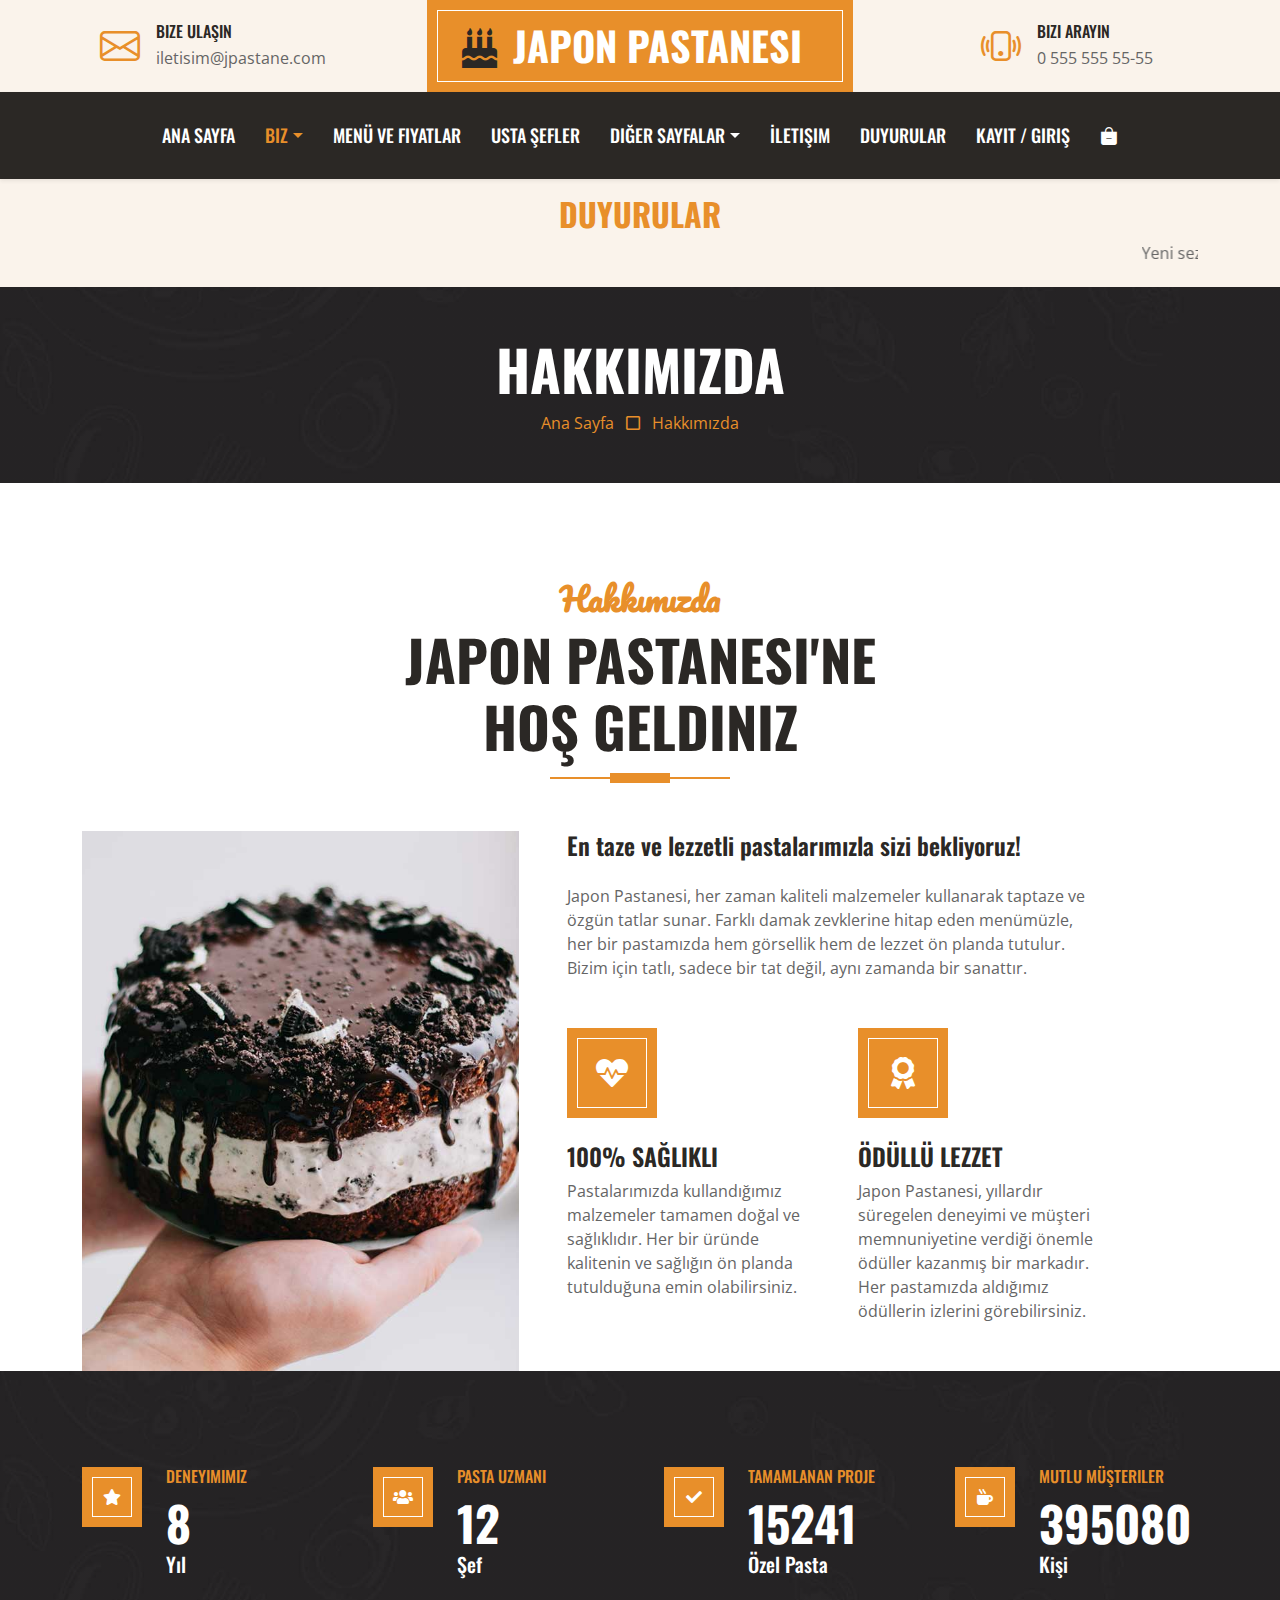
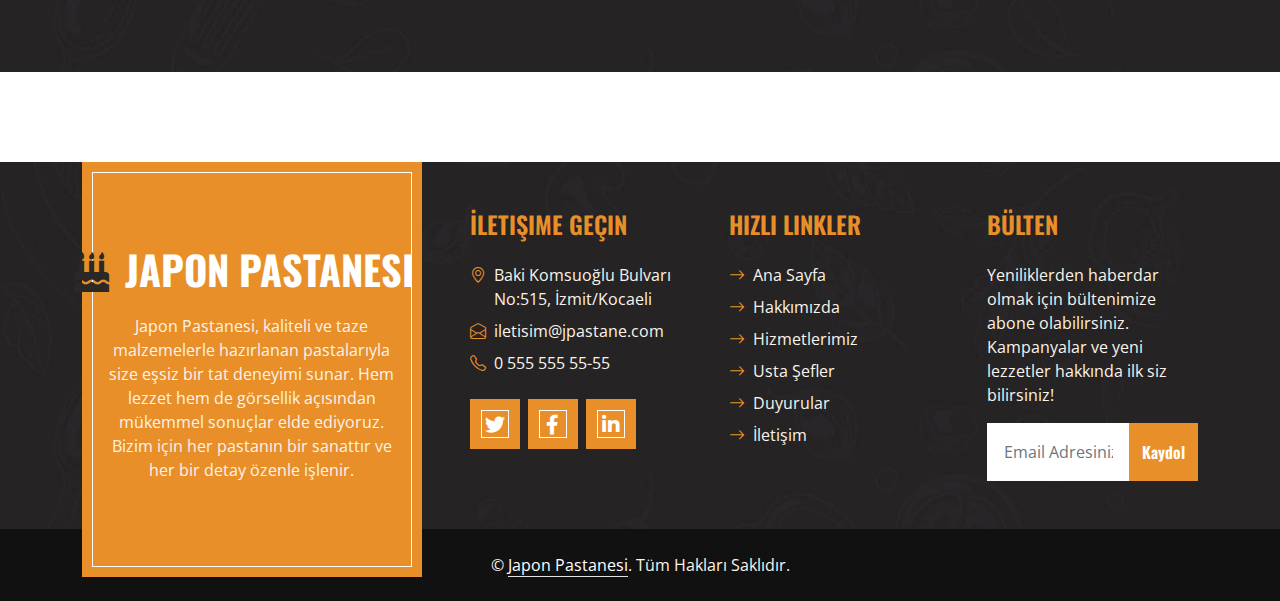
==== about.html @ 0a809662 "first commit" ====
<!DOCTYPE html>
<html lang="en">

<head>
    <meta charset="utf-8">
    <title>Japon Pastanesi | Hakkımızda</title>
    <meta content="width=device-width, initial-scale=1.0" name="viewport">
    <meta content="Free HTML Templates" name="keywords">
    <meta content="Free HTML Templates" name="description">

    <!-- Favicon -->
    <link href="img/favicon.ico" rel="icon">

    <!-- Google Web Fonts -->
    <link rel="preconnect" href="https://fonts.googleapis.com">
    <link rel="preconnect" href="https://fonts.gstatic.com" crossorigin>
    <link
        href="https://fonts.googleapis.com/css2?family=Open+Sans:wght@400;600&family=Oswald:wght@500;600;700&family=Pacifico&display=swap"
        rel="stylesheet">

    <!-- Icon Font Stylesheet -->
    <link href="https://cdnjs.cloudflare.com/ajax/libs/font-awesome/5.10.0/css/all.min.css" rel="stylesheet">
    <link href="https://cdn.jsdelivr.net/npm/bootstrap-icons@1.4.1/font/bootstrap-icons.css" rel="stylesheet">

    <!-- Libraries Stylesheet -->
    <link href="lib/owlcarousel/assets/owl.carousel.min.css" rel="stylesheet">

    <!-- Customized Bootstrap Stylesheet -->
    <link href="css/bootstrap.min.css" rel="stylesheet">

    <!-- Template Stylesheet -->
    <link href="css/style.css" rel="stylesheet">
</head>

<body>
    <!-- Topbar Start -->
    <div class="container-fluid px-0 d-none d-lg-block">
        <div class="row gx-0">
            <div class="col-lg-4 text-center bg-secondary py-3">
                <div class="d-inline-flex align-items-center justify-content-center">
                    <i class="bi bi-envelope fs-1 text-primary me-3"></i>
                    <div class="text-start">
                        <h6 class="text-uppercase mb-1">Bize Ulaşın</h6>
                        <span>iletisim@jpastane.com</span>
                    </div>
                </div>
            </div>
            <div class="col-lg-4 text-center bg-primary border-inner py-3">
                <div class="d-inline-flex align-items-center justify-content-center">
                    <a href="index.html" class="navbar-brand">
                        <h1 class="m-0 text-uppercase text-white"><i
                                class="fa fa-birthday-cake fs-1 text-dark me-3"></i>Japon Pastanesi</h1>
                    </a>
                </div>
            </div>
            <div class="col-lg-4 text-center bg-secondary py-3">
                <div class="d-inline-flex align-items-center justify-content-center">
                    <i class="bi bi-phone-vibrate fs-1 text-primary me-3"></i>
                    <div class="text-start">
                        <h6 class="text-uppercase mb-1">Bizi Arayın</h6>
                        <span>0 555 555 55-55</span>
                    </div>
                </div>
            </div>
        </div>
    </div>
    <!-- Topbar End -->



<!-- Navbar Start -->
<nav class="navbar navbar-expand-lg bg-dark navbar-dark shadow-sm py-3 py-lg-0 px-3 px-lg-0">
    <a href="index.html" class="navbar-brand d-block d-lg-none">
        <h1 class="m-0 text-uppercase text-white"><i class="fa fa-birthday-cake fs-1 text-primary me-3"></i>Japon Pastanesi</h1>
    </a>
    <button class="navbar-toggler" type="button" data-bs-toggle="collapse" data-bs-target="#navbarCollapse">
        <span class="navbar-toggler-icon"></span>
    </button>
    <div class="collapse navbar-collapse" id="navbarCollapse">
        <div class="navbar-nav ms-auto mx-lg-auto py-0">
            <a href="index.html" class="nav-item nav-link ">Ana Sayfa</a>
            <div class="nav-item dropdown">
                <a href="#" class="nav-link dropdown-toggle active" data-bs-toggle="dropdown">Biz</a>
                <div class="dropdown-menu m-0">
                    <a href="about.html" class="dropdown-item ">Hakkımızda</a>
                    <a href="mission-vision.html" class="dropdown-item">Misyon ve Vizyon</a>
                </div>
            </div>
            <a href="menu.html" class="nav-item nav-link">Menü ve Fiyatlar</a>
            <a href="team.html" class="nav-item nav-link">Usta Şefler</a>
            <div class="nav-item dropdown">
                <a href="#" class="nav-link dropdown-toggle" data-bs-toggle="dropdown">Diğer Sayfalar</a>
                <div class="dropdown-menu m-0">
                    <a href="service.html" class="dropdown-item">Hizmetlerimiz</a>
                    <a href="testimonial.html" class="dropdown-item">Referanslar</a>
                </div>
            </div>
            <a href="contact.html" class="nav-item nav-link ">İletişim</a>
            <a href="#" class="nav-item nav-link" data-bs-toggle="modal" data-bs-target="#duyurularModal">Duyurular</a>
            <!-- Kayıt/Giriş Butonu -->
            <a href="#" class="nav-item nav-link" data-bs-toggle="modal" data-bs-target="#authModal">Kayıt / Giriş</a>
            <a href="#" class="nav-item nav-link" data-bs-toggle="modal" data-bs-target="#sepetModal"><i
                class="bi bi-bag-dash-fill"></i></a>
    </div>
</div>
</nav>
<!-- Navbar End -->

<!-- Sepet Modal -->
<div class="modal fade" id="sepetModal" tabindex="-1" aria-labelledby="sepetModalLabel" aria-hidden="true">
<div class="modal-dialog modal-lg">
    <div class="modal-content">
        <div class="modal-header">
            <h5 class="modal-title" id="sepetModalLabel">Sepetiniz</h5>
            <button type="button" class="btn-close" data-bs-dismiss="modal" aria-label="Kapat"></button>
        </div>
        <div class="modal-body">
            <div class="container">
                <!-- Ürün Listesi -->
                <div class="row align-items-center mb-3">
                    <div class="col-2">
                        <img src="img/12-chiba.jpg" alt="Ürün 1" style="width: 100px; height: 100px; object-fit: cover; " class="img-fluid">
                    </div>
                    <div class="col-4">Fıstıklı Monaka Tatlısı</div>
                    <div class="col-3">
                        <div class="input-group">
                            <div class="d-flex">
                                <div class="d-flex align-items-center">
                                    <button class="btn btn-outline-primary" id="decrease"
                                        onclick="adjustQuantity(-1)">-</button>
                                    <input type="number" id="product-quantity"
                                        class="form-control mx-2 bg-primary text-light" value="2" min="1"
                                        style="width: 60px;" readonly>
                                    <button class="btn btn-outline-primary" id="increase"
                                        onclick="adjustQuantity(1)">+</button>
                                </div>
                            </div>
                        </div>
                    </div>
                    <div class="col-2">
                        <button class="btn btn-danger btn-sm">
                            <i class="bi bi-bag-x-fill"></i>
                        </button>
                    </div>
                </div>
                <!-- Ürün Listesi -->
                <div class="row align-items-center mb-3">
                    <div class="col-2">
                        <img src="img/33-okayama.jpg" alt="Ürün 1"  style="width: 100px; height: 100px; object-fit: cover;" class="img-fluid">
                    </div>
                    <div class="col-4">Kibi Dango (Yumuşak Pirinç Keki)</div>
                    <div class="col-3">
                        <div class="input-group">
                            <div class="d-flex">
                                <div class="d-flex align-items-center">
                                    <button class="btn btn-outline-primary" id="decrease"
                                        onclick="adjustQuantity(-1)">-</button>
                                    <input type="number" id="product-quantity"
                                        class="form-control mx-2 bg-primary text-light" value="3" min="1"
                                        style="width: 60px;" readonly>
                                    <button class="btn btn-outline-primary" id="increase"
                                        onclick="adjustQuantity(1)">+</button>
                                </div>
                            </div>
                        </div>
                    </div>
                    <div class="col-2">
                        <button class="btn btn-danger btn-sm">
                            <i class="bi bi-bag-x-fill"></i>
                        </button>
                    </div>
                </div><!-- Ürün Listesi -->
                <div class="row align-items-center mb-3">
                    <div class="col-2">
                        <img src="img/Strawberry-Cake.jpg" alt="Ürün 1" style="width: 100px; height: 100px; object-fit: cover;" class="img-fluid">
                    </div>
                    <div class="col-4">Çilekli Pasta</div>
                    <div class="col-3">
                        <div class="input-group">
                            <div class="d-flex">
                                <div class="d-flex align-items-center">
                                    <button class="btn btn-outline-primary" id="decrease"
                                        onclick="adjustQuantity(-1)">-</button>
                                    <input type="number" id="product-quantity"
                                        class="form-control mx-2 bg-primary text-light" value="1" min="1"
                                        style="width: 60px;" readonly>
                                    <button class="btn btn-outline-primary" id="increase"
                                        onclick="adjustQuantity(1)">+</button>
                                </div>
                            </div>
                        </div>
                    </div>
                    <div class="col-2">
                        <button class="btn btn-danger btn-sm">
                            <i class="bi bi-bag-x-fill"></i>
                        </button>
                    </div>
                </div>
            </div>
        </div>
        <div class="modal-footer">
            <button class="btn btn-primary" data-bs-toggle="modal" data-bs-target="#odemeBilgiModal"
                data-bs-dismiss="modal">
                <i class="bi bi-bag-check-fill"></i> Sepeti Onayla
            </button>
        </div>
    </div>
</div>
</div>

<!-- Ödeme Bilgisi Modal -->
<div class="modal fade" id="odemeBilgiModal" tabindex="-1" aria-labelledby="odemeBilgiModalLabel"
aria-hidden="true">
<div class="modal-dialog modal-md">
    <div class="modal-content">
        <div class="modal-header">
            <h5 class="modal-title" id="odemeBilgiModalLabel">Ödeme Bilgileri</h5>
            <button type="button" class="btn-close" data-bs-dismiss="modal" aria-label="Kapat"></button>
        </div>
        <div class="modal-body">
            <form>
                <div class="mb-3">
                    <label for="cardName" class="form-label">Kart Sahibi Adı</label>
                    <input type="text" class="form-control" id="cardName" placeholder="Ad Soyad">
                </div>
                <div class="mb-3">
                    <label for="cardNumber" class="form-label">Kart Numarası</label>
                    <input type="text" class="form-control" id="cardNumber" placeholder="1234 5678 9101 1121">
                </div>
                <div class="row">
                    <div class="col-md-6 mb-3">
                        <label for="expiryDate" class="form-label">Son Kullanma Tarihi</label>
                        <input type="text" class="form-control" id="expiryDate" placeholder="AA/YY">
                    </div>
                    <div class="col-md-6 mb-3">
                        <label for="cvv" class="form-label">CVV</label>
                        <input type="text" class="form-control" id="cvv" placeholder="123">
                    </div>
                </div>
                <div class="mb-3">
                    <label for="billingAddress" class="form-label">Fatura Adresi</label>
                    <textarea class="form-control" id="billingAddress" rows="2"
                        placeholder="Adresinizi girin"></textarea>
                </div>
            </form>
        </div>
        <div class="modal-footer">
            <button class="btn btn-success" data-bs-toggle="modal" data-bs-target="#tamamModal"
                data-bs-dismiss="modal">
                Ödemeyi Onayla
            </button>
        </div>
    </div>
</div>
</div>

<!-- İşlem Tamamlandı Modal -->
<div class="modal fade" id="tamamModal" tabindex="-1" aria-labelledby="tamamModalLabel" aria-hidden="true">
<div class="modal-dialog modal-sm">
    <div class="modal-content">
        <div class="modal-body text-center">
            <h5>İşlem Tamamlandı</h5>
        </div>
    </div>
</div>
</div>

<!-- Modalların Kendiliğinden Kapanması -->
<script>
const tamamModal = document.getElementById('tamamModal');
tamamModal.addEventListener('shown.bs.modal', () => {
    setTimeout(() => {
        const modalInstance = bootstrap.Modal.getInstance(tamamModal);
        modalInstance.hide();
    }, 2000); // 2 saniye sonra kapanır
});
function adjustQuantity(amount) {
    let quantityInput = document.getElementById('product-quantity');
    let currentQuantity = parseInt(quantityInput.value);
    let newQuantity = currentQuantity + amount;

    // Miktarın 1'in altına düşmesini engelle
    if (newQuantity >= 1) {
        quantityInput.value = newQuantity;
    }

}
</script>

<!-- Authentication Modal -->
<div class="modal fade" id="authModal" tabindex="-1" aria-labelledby="authModalLabel" aria-hidden="true">
    <div class="modal-dialog">
        <div class="modal-content">
            <div class="modal-header">
                <h5 class="modal-title" id="authModalLabel">Giriş Yap</h5>
                <button type="button" class="btn-close" data-bs-dismiss="modal" aria-label="Close"></button>
            </div>
            <div class="modal-body">
                <!-- Login Form -->
                <form id="loginForm">
                    <div class="mb-3">
                        <label for="emailLogin" class="form-label">E-posta</label>
                        <input type="email" class="form-control" id="emailLogin" required>
                    </div>
                    <div class="mb-3">
                        <label for="passwordLogin" class="form-label">Şifre</label>
                        <input type="password" class="form-control" id="passwordLogin" required>
                    </div>
                    <button type="submit" class="btn btn-primary w-100">Giriş Yap</button>

                </form>
                <a href="dashboard.html"><button class="btn btn-primary w-100 mt-3">Yönetici Giriş</button></a>

                <div class="text-center mt-3">
                    <span>Hesabınız yok mu?</span>
                    <a href="#" id="showRegister" data-bs-toggle="modal" data-bs-target="#registerModal" data-bs-dismiss="modal" aria-label="Close"  >Kayıt Ol</a>
                </div>
            </div>
        </div>
    </div>
</div>

<!-- Register Modal -->
<div class="modal fade" id="registerModal" tabindex="-1" aria-labelledby="registerModalLabel" aria-hidden="true">
    <div class="modal-dialog">
        <div class="modal-content">
            <div class="modal-header">
                <h5 class="modal-title" id="registerModalLabel">Kayıt Ol</h5>
                <button type="button" class="btn-close" data-bs-dismiss="modal" aria-label="Close"></button>
            </div>
            <div class="modal-body">
                <!-- Register Form -->
                <form id="registerForm">
                    <div class="mb-3">
                        <label for="nameRegister" class="form-label">Ad Soyad</label>
                        <input type="text" class="form-control" id="nameRegister" required>
                    </div>
                    <div class="mb-3">
                        <label for="emailRegister" class="form-label">E-posta</label>
                        <input type="email" class="form-control" id="emailRegister" required>
                    </div>
                    <div class="mb-3">
                        <label for="passwordRegister" class="form-label">Şifre</label>
                        <input type="password" class="form-control" id="passwordRegister" required>
                    </div>
                    <button type="submit" class="btn btn-primary w-100">Kayıt Ol</button>
                </form>
                <div class="text-center mt-3">
                    <span>Zaten bir hesabınız var mı?</span>
                    <a href="#" id="showLogin" data-bs-toggle="modal" data-bs-target="#authModal" data-bs-dismiss="modal" aria-label="Close">Giriş Yap</a>
                </div>
            </div>
        </div>
    </div>
</div>

 <!-- Duyurular Modal -->
 <div class="modal fade" id="duyurularModal" tabindex="-1" aria-labelledby="duyurularModalLabel" aria-hidden="true">
    <div class="modal-dialog modal-lg">
        <div class="modal-content">
            <div class="modal-header">
                <h5 class="modal-title" id="duyurularModalLabel">Duyurular</h5>
                <button type="button" class="btn-close" data-bs-dismiss="modal" aria-label="Close"></button>
            </div>
            <div class="modal-body">
                <!-- Duyuru 10 -->
                <div class="duyuru d-flex align-items-center mb-3" onclick="window.location.href='duyuru.html'" style="cursor:pointer;">
                    <img src="img/tatli.jpeg" class="img-fluid me-3" alt="Tatlı Günler Kampanyası" style="width: 100px; height: 100px; object-fit: cover; min-width: 100px; min-height: 100px;">
                    <div class="flex-grow-1">
                        <h5 class="mb-1">Tatlı Günler Kampanyası</h5>
                        <p class="mb-0 text-muted small">
                            Hafta boyunca her gün farklı bir tatlıya özel %10 indirimle tatlı anlarınızı daha da tatlandırın.
                        </p>
                    </div>
                    <p class="text-muted small mb-0 text-end" style="width: 120px;">15 Ocak 2025</p>
                </div>
                <hr>

                <!-- Duyuru 9 -->
                <div class="duyuru d-flex align-items-center mb-3" onclick="window.location.href='duyuru.html'" style="cursor:pointer;">
                    <img src="img/yeni_sube.jpg" class="img-fluid me-3" alt="Yeni Şube Açılışı" style="width: 100px; height: 100px; object-fit: cover; min-width: 100px; min-height: 100px;">
                    <div class="flex-grow-1">
                        <h5 class="mb-1">Yeni Şube Açılışı</h5>
                        <p class="mb-0 text-muted small">
                            Yeni şubemiz açılıyor! Açılışa özel ikramlarımız ve sürpriz indirimlerimizi kaçırmayın. 
                        </p>
                    </div>
                    <p class="text-muted small mb-0 text-end" style="width: 120px;">10 Ocak 2025</p>
                </div>
                <hr>

                <!-- Duyuru 8 -->
                <div class="duyuru d-flex align-items-center mb-3" onclick="window.location.href='duyuru.html'" style="cursor:pointer;">
                    <img src="img/kis_menu.jpg" class="img-fluid me-3" alt="Kış Menü Lansmanı" style="width: 100px; height: 100px; object-fit: cover; min-width: 100px; min-height: 100px;">
                    <div class="flex-grow-1">
                        <h5 class="mb-1">Kış Menü Lansmanı</h5>
                        <p class="mb-0 text-muted small">
                            Kış mevsimine özel tariflerimizi keşfedin! Yeni sıcak içecekler ve tatlılarla sizi bekliyoruz.
                        </p>
                    </div>
                    <p class="text-muted small mb-0 text-end" style="width: 120px;">01 Ocak 2025</p>
                </div>
                <hr>

                <!-- Duyuru 7 -->
                <div class="duyuru d-flex align-items-center mb-3" onclick="window.location.href='duyuru.html'" style="cursor:pointer;">
                    <img src="img/hafta_sonu.jpeg" class="img-fluid me-3" alt="Hafta Sonu İkramı" style="width: 100px; height: 100px; object-fit: cover; min-width: 100px; min-height: 100px;">
                    <div class="flex-grow-1">
                        <h5 class="mb-1">Hafta Sonu İkramı</h5>
                        <p class="mb-0 text-muted small">
                            Cumartesi günü tüm kahve siparişlerinizle yanında tatlı ikramımız var. Hafta sonunuza lezzet katın!
                        </p>
                    </div>
                    <p class="text-muted small mb-0 text-end" style="width: 120px;">30 Aralık 2024</p>
                </div>
                <hr>

                <!-- Duyuru 6 -->
                <div class="duyuru d-flex align-items-center mb-3" onclick="window.location.href='duyuru.html'" style="cursor:pointer;">
                    <img src="img/yeni_yil.jpeg" class="img-fluid me-3" alt="Yeni Yıl Çekilişi" style="width: 100px; height: 100px; object-fit: cover; min-width: 100px; min-height: 100px;">
                    <div class="flex-grow-1">
                        <h5 class="mb-1">Yeni Yıl Çekilişi</h5>
                        <p class="mb-0 text-muted small">
                            Yeni yıl çekilişimize katılın ve bir yıl boyunca ücretsiz tatlı keyfi yaşama şansı kazanın!
                        </p>
                    </div>
                    <p class="text-muted small mb-0 text-end" style="width: 120px;">25 Aralık 2024</p>
                </div>
            </div>
            <div class="modal-footer">
                <button type="button" class="btn btn-secondary" data-bs-dismiss="modal">Kapat</button>
                <a href="tum_duyurular.html" class="btn btn-primary">Bütün Duyurular</a>
            </div>
        </div>
    </div>
</div>

    <!-- Announcements Start -->
    <div class="container-fluid bg-secondary py-3">
        <div class="container">
            <div class="row">
                <div class="col-12 text-center">
                    <h2 class="text-uppercase " style="color: #E88F2A;">Duyurular</h2>
                    <marquee class="text-black" behavior="scroll" direction="left">
                        Yeni sezon pastalarımız çıktı! | Yaz indirimlerimiz başladı! | Özel günler için siparişlerinizi
                        bekliyoruz!
                    </marquee>
                </div>
            </div>
        </div>
    </div>
    <!-- Announcements End -->

    <!-- Page Header Start -->
    <div class="container-fluid bg-dark bg-img p-5 mb-5">
        <div class="row">
            <div class="col-12 text-center">
                <h1 class="display-4 text-uppercase text-white">Hakkımızda</h1>
                <a href="">Ana Sayfa</a>
                <i class="far fa-square text-primary px-2"></i>
                <a href="">Hakkımızda</a>
            </div>
        </div>  
    </div>
    <!-- Page Header End -->


    <!-- About Start -->
    <div class="container-fluid pt-5">
        <div class="container">
            <div class="section-title position-relative text-center mx-auto mb-5 pb-3" style="max-width: 600px;">
                <h2 class="text-primary font-secondary">Hakkımızda</h2>
                <h1 class="display-4 text-uppercase">Japon Pastanesi'ne<br>Hoş Geldiniz</h1>
            </div>
            <div class="row gx-5">
                <div class="col-lg-5 mb-5 mb-lg-0" style="min-height: 400px;">
                    <div class="position-relative h-100">
                        <img class="position-absolute w-100 h-100" src="img/about.jpg" style="object-fit: cover;">
                    </div>
                </div>
                <div class="col-lg-6 pb-5">
                    <h4 class="mb-4">En taze ve lezzetli pastalarımızla sizi bekliyoruz!</h4>
                    <p class="mb-5">Japon Pastanesi, her zaman kaliteli malzemeler kullanarak taptaze ve özgün tatlar sunar. Farklı damak zevklerine hitap eden menümüzle, her bir pastamızda hem görsellik hem de lezzet ön planda tutulur. Bizim için tatlı, sadece bir tat değil, aynı zamanda bir sanattır.</p>
                    <div class="row g-5">
                        <div class="col-sm-6">
                            <div class="d-flex align-items-center justify-content-center bg-primary border-inner mb-4"
                                style="width: 90px; height: 90px;">
                                <i class="fa fa-heartbeat fa-2x text-white"></i>
                            </div>
                            <h4 class="text-uppercase">100% Sağlıklı</h4>
                            <p class="mb-0">Pastalarımızda kullandığımız malzemeler tamamen doğal ve sağlıklıdır. Her bir üründe kalitenin ve sağlığın ön planda tutulduğuna emin olabilirsiniz.</p>
                        </div>
                        <div class="col-sm-6">
                            <div class="d-flex align-items-center justify-content-center bg-primary border-inner mb-4"
                                style="width: 90px; height: 90px;">
                                <i class="fa fa-award fa-2x text-white"></i>
                            </div>
                            <h4 class="text-uppercase">Ödüllü Lezzet</h4>
                            <p class="mb-0">Japon Pastanesi, yıllardır süregelen deneyimi ve müşteri memnuniyetine verdiği önemle ödüller kazanmış bir markadır. Her pastamızda aldığımız ödüllerin izlerini görebilirsiniz.</p>
                        </div>
                    </div>
                </div>
            </div>
        </div>
    </div>
    
    <!-- About End -->


    <!-- Facts Start -->
    <div class="container-fluid bg-img py-5 mb-5">
        <div class="container py-5">
            <div class="row gx-5 gy-4">
                <div class="col-lg-3 col-md-6">
                    <div class="d-flex">
                        <div class="bg-primary border-inner d-flex align-items-center justify-content-center mb-3"
                            style="width: 60px; height: 60px;">
                            <i class="fa fa-star text-white"></i>
                        </div>
                        <div class="ps-4">
                            <h6 class="text-primary text-uppercase">Deneyimimiz</h6>
                            <h1 class="display-5 text-white mb-0" data-toggle="counter-up">8</h1>
                            <h5 class="text-white mb-0">Yıl</h5 >
                        </div>
                    </div>
                </div>
                <div class="col-lg-3 col-md-6">
                    <div class="d-flex">
                        <div class="bg-primary border-inner d-flex align-items-center justify-content-center mb-3"
                            style="width: 60px; height: 60px;">
                            <i class="fa fa-users text-white"></i>
                        </div>
                        <div class="ps-4">
                            <h6 class="text-primary text-uppercase">Pasta Uzmanı</h6>
                            <h1 class="display-5 text-white mb-0" data-toggle="counter-up">12</h1>
                            <h5 class="text-white mb-0">Şef</h5 >

                        </div>
                    </div>
                </div>
                <div class="col-lg-3 col-md-6">
                    <div class="d-flex">
                        <div class="bg-primary border-inner d-flex align-items-center justify-content-center mb-3"
                            style="width: 60px; height: 60px;">
                            <i class="fa fa-check text-white"></i>
                        </div>
                        <div class="ps-4">
                            <h6 class="text-primary text-uppercase">Tamamlanan Proje</h6>
                            <h1 class="display-5 text-white mb-0" data-toggle="counter-up">15241</h1>
                            <h5 class="text-white mb-0">Özel Pasta</h5 >

                        </div>
                    </div>
                </div>
                <div class="col-lg-3 col-md-6">
                    <div class="d-flex">
                        <div class="bg-primary border-inner d-flex align-items-center justify-content-center mb-3"
                            style="width: 60px; height: 60px;">
                            <i class="fa fa-mug-hot text-white"></i>
                        </div>
                        <div class="ps-4">
                            <h6 class="text-primary text-uppercase">Mutlu Müşteriler</h6>
                            <h1 class="display-5 text-white mb-0" data-toggle="counter-up">395080</h1>
                            <h5 class="text-white mb-0">Kişi</h5 >

                        </div>
                    </div>
                </div>
            </div>
        </div>
    </div>
    <!-- Facts End -->

    <!-- Footer Start -->
    <div class="container-fluid bg-img text-secondary" style="margin-top: 90px">
        <div class="container">
            <div class="row gx-5">
                <div class="col-lg-4 col-md-6 mb-lg-n5">
                    <div
                        class="d-flex flex-column align-items-center justify-content-center text-center h-100 bg-primary border-inner p-4">
                        <a href="index.html" class="navbar-brand">
                            <h1 class="m-0 text-uppercase text-white"><i
                                    class="fa fa-birthday-cake fs-1 text-dark me-3"></i>Japon Pastanesi</h1>
                        </a>
                        <p class="mt-3">Japon Pastanesi, kaliteli ve taze malzemelerle hazırlanan pastalarıyla size
                            eşsiz bir tat deneyimi sunar. Hem lezzet hem de görsellik açısından mükemmel sonuçlar elde
                            ediyoruz. Bizim için her pastanın bir sanattır ve her bir detay özenle işlenir.</p>
                    </div>
                </div>
                <div class="col-lg-8 col-md-6">
                    <div class="row gx-5">
                        <div class="col-lg-4 col-md-12 pt-5 mb-5">
                            <h4 class="text-primary text-uppercase mb-4">İletişime Geçin</h4>
                            <div class="d-flex mb-2">
                                <i class="bi bi-geo-alt text-primary me-2"></i>
                                <p class="mb-0">Baki Komsuoğlu Bulvarı No:515, İzmit/Kocaeli</p>
                            </div>
                            <div class="d-flex mb-2">
                                <i class="bi bi-envelope-open text-primary me-2"></i>
                                <p class="mb-0">iletisim@jpastane.com</p>
                            </div>
                            <div class="d-flex mb-2">
                                <i class="bi bi-telephone text-primary me-2"></i>
                                <p class="mb-0">0 555 555 55-55</p>
                            </div>
                            <div class="d-flex mt-4">
                                <a class="btn btn-lg btn-primary btn-lg-square border-inner rounded-0 me-2" href="#"><i
                                        class="fab fa-twitter fw-normal"></i></a>
                                <a class="btn btn-lg btn-primary btn-lg-square border-inner rounded-0 me-2" href="#"><i
                                        class="fab fa-facebook-f fw-normal"></i></a>
                                <a class="btn btn-lg btn-primary btn-lg-square border-inner rounded-0 me-2" href="#"><i
                                        class="fab fa-linkedin-in fw-normal"></i></a>
                            </div>
                        </div>
                        <div class="col-lg-4 col-md-12 pt-0 pt-lg-5 mb-5">
                            <h4 class="text-primary text-uppercase mb-4">Hızlı Linkler</h4>
                            <div class="d-flex flex-column justify-content-start">
                                <a class="text-secondary mb-2" href="index.html"><i
                                        class="bi bi-arrow-right text-primary me-2"></i>Ana Sayfa</a>
                                <a class="text-secondary mb-2" href="about.html"><i
                                        class="bi bi-arrow-right text-primary me-2"></i>Hakkımızda</a>
                                <a class="text-secondary mb-2" href="service.html"><i
                                        class="bi bi-arrow-right text-primary me-2"></i>Hizmetlerimiz</a>
                                <a class="text-secondary mb-2" href="team.html"><i
                                        class="bi bi-arrow-right text-primary me-2"></i>Usta Şefler</a>
                                <a class="text-secondary mb-2" href="tum_duyurular.html"><i
                                        class="bi bi-arrow-right text-primary me-2"></i>Duyurular</a>
                                <a class="text-secondary" href="contact.html"><i
                                        class="bi bi-arrow-right text-primary me-2"></i>İletişim</a>
                            </div>
                        </div>
                        <div class="col-lg-4 col-md-12 pt-0 pt-lg-5 mb-5">
                            <h4 class="text-primary text-uppercase mb-4">Bülten</h4>
                            <p>Yeniliklerden haberdar olmak için bültenimize abone olabilirsiniz. Kampanyalar ve yeni
                                lezzetler hakkında ilk siz bilirsiniz!</p>
                            <form action="">
                                <div class="input-group">
                                    <input type="text" class="form-control border-white p-3"
                                        placeholder="Email Adresiniz">
                                    <button class="btn btn-primary">Kaydol</button>
                                </div>
                            </form>
                        </div>
                    </div>
                </div>
            </div>
        </div>
    </div>
    <div class="container-fluid text-secondary py-4" style="background: #111111;">
        <div class="container text-center">
            <p class="mb-0">&copy; <a class="text-white border-bottom" href="#">Japon Pastanesi</a>. Tüm Hakları
                Saklıdır.</p>
        </div>
    </div>
    <!-- Footer End -->


    <!-- Back to Top -->
    <a href="#" class="btn btn-primary border-inner py-3 fs-4 back-to-top"><i class="bi bi-arrow-up"></i></a>


    <!-- JavaScript Libraries -->
    <script src="https://code.jquery.com/jquery-3.4.1.min.js"></script>
    <script src="https://cdn.jsdelivr.net/npm/bootstrap@5.0.0/dist/js/bootstrap.bundle.min.js"></script>
    <script src="lib/easing/easing.min.js"></script>
    <script src="lib/waypoints/waypoints.min.js"></script>
    <script src="lib/counterup/counterup.min.js"></script>
    <script src="lib/owlcarousel/owl.carousel.min.js"></script>

    <!-- Template Javascript -->
    <script src="js/main.js"></script>
</body>

</html>
---- css/style.css ----
/********** Template CSS **********/
:root {
    --primary: #E88F2A;
    --secondary: #FAF3EB;
    --light: #FFFFFF;
    --dark: #2B2825;
}

.font-secondary {
    font-family: 'Pacifico', cursive;
}

h1,
h2,
.font-weight-bold {
    font-weight: 700 !important;
}

h3,
h4,
.font-weight-semi-bold {
    font-weight: 600 !important;
}

h5,
h6,
.font-weight-medium {
    font-weight: 500 !important;
}

.btn {
    font-family: 'Oswald', sans-serif;
    font-weight: 600;
    transition: .5s;
}

.btn-primary {
    color: #FFFFFF;
}

.border-inner {
    position: relative;
}

.border-inner * {
    position: relative;
    z-index: 1;
}

.border-inner::before {
    position: absolute;
    content: "";
    top: 10px;
    right: 10px;
    bottom: 10px;
    left: 10px;
    background: none;
    border: 1px solid var(--light);
    z-index: 0;
}

.btn-square {
    width: 40px;
    height: 40px;
}

.btn-sm-square {
    width: 30px;
    height: 30px;
}

.btn-lg-square {
    width: 50px;
    height: 50px;
}

.btn-square,
.btn-sm-square,
.btn-lg-square {
    padding-left: 0;
    padding-right: 0;
    text-align: center;
}

.back-to-top {
    position: fixed;
    display: none;
    right: 30px;
    bottom: 0;
    border-radius: 0;
    z-index: 99;
}

.navbar-dark .navbar-nav .nav-link {
    font-family: 'Oswald', sans-serif;
    padding: 30px 15px;
    font-size: 18px;
    font-weight: 500;
    text-transform: uppercase;
    color: var(--light);
    outline: none;
    transition: .5s;
}

.sticky-top.navbar-dark .navbar-nav .nav-link {
    padding: 20px 15px;
}

.navbar-dark .navbar-nav .nav-link:hover,
.navbar-dark .navbar-nav .nav-link.active {
    color: var(--primary);
}

@media (max-width: 991.98px) {
    .navbar-dark .navbar-nav .nav-link {
        padding: 10px 0;
    }
}

.hero-header {
    background: url(../img/hero.jpg) top right no-repeat;
    background-size: cover;
}

.btn-play {
    position: relative;
    display: block;
    box-sizing: content-box;
    width: 16px;
    height: 26px;
    border-radius: 100%;
    border: none;
    outline: none !important;
    padding: 18px 20px 20px 28px;
    background: #FFFFFF;
}

.btn-play:before {
    content: "";
    position: absolute;
    z-index: 0;
    left: 50%;
    top: 50%;
    transform: translateX(-50%) translateY(-50%);
    display: block;
    width: 60px;
    height: 60px;
    background: #FFFFFF;
    border-radius: 100%;
    animation: pulse-border 1500ms ease-out infinite;
}

.btn-play:after {
    content: "";
    position: absolute;
    z-index: 1;
    left: 50%;
    top: 50%;
    transform: translateX(-50%) translateY(-50%);
    display: block;
    width: 60px;
    height: 60px;
    background: #FFFFFF;
    border-radius: 100%;
    transition: all 200ms;
}

.btn-play span {
    display: block;
    position: relative;
    z-index: 3;
    width: 0;
    height: 0;
    left: -1px;
    border-left: 16px solid var(--primary);
    border-top: 11px solid transparent;
    border-bottom: 11px solid transparent;
}

@keyframes pulse-border {
    0% {
        transform: translateX(-50%) translateY(-50%) translateZ(0) scale(1);
        opacity: 1;
    }

    100% {
        transform: translateX(-50%) translateY(-50%) translateZ(0) scale(2);
        opacity: 0;
    }
}

#videoModal .modal-dialog {
    position: relative;
    max-width: 800px;
    margin: 60px auto 0 auto;
}

#videoModal .modal-body {
    position: relative;
    padding: 0px;
}

#videoModal .close {
    position: absolute;
    width: 30px;
    height: 30px;
    right: 0px;
    top: -30px;
    z-index: 999;
    font-size: 30px;
    font-weight: normal;
    color: #FFFFFF;
    background: #000000;
    opacity: 1;
}

.section-title::before {
    position: absolute;
    content: "";
    width: 60px;
    height: 10px;
    left: 50%;
    bottom: 0;
    margin-left: -30px;
    background: var(--primary);
}

.section-title::after {
    position: absolute;
    content: "";
    width: 180px;
    height: 2px;
    left: 50%;
    bottom: 4px;
    margin-left: -90px;
    background: var(--primary);
}

.service::after,
.contact::after {
    position: absolute;
    content: "";
    width: 100%;
    height: calc(100% - 45px);
    top: 135px;
    left: 0;
    background: linear-gradient(rgba(43, 40, 37, .9), rgba(43, 40, 37, .9)), url(../img/service.jpg) center center no-repeat;
    background-size: cover;
    z-index: -1;
}

.contact::after {
    background: linear-gradient(rgba(43, 40, 37, .5), rgba(43, 40, 37, .5)), url(../img/bg.jpg) center center no-repeat;
    background-size: cover;
}

.bg-offer {
    background: linear-gradient(rgba(43, 40, 37, .9), rgba(43, 40, 37, .9)), url(../img/offer.jpg) center center no-repeat;
    background-size: cover;
}

.team-item img {
    transition: .5s;
}

.team-item:hover img {
    transform: scale(1.1);
    filter: blur(5px)
}

.team-item .team-overlay {
    transition: .5s;
    opacity: 0;
}

.team-item:hover .team-overlay {
    opacity: 1;
}

.testimonial-carousel .owl-dots {
    height: 45px;
    margin-top: 30px;
    display: flex;
    align-items: flex-end;
    justify-content: center;
}

.testimonial-carousel .owl-dot {
    position: relative;
    display: inline-block;
    margin: 0 2px;
    width: 10px;
    height: 25px;
    background: #DDDDDD;
    transition: .5s;
}

.testimonial-carousel .owl-dot.active {
    height: 45px;
    background: var(--primary);
}

.testimonial-carousel .owl-item .testimonial-item {
    opacity: .1;
    transition: .5s;
}

.testimonial-carousel .owl-item.center .testimonial-item {
    opacity: 1;
}

.bg-img {
    background: linear-gradient(rgba(43, 40, 37, .5), rgba(43, 40, 37, .5)), url(../img/bg.jpg) center center no-repeat;
    background-size: cover;
}


/* Önceki buton (geri) */
.carousel-control-prev-icon {
    background-color: rgb(232,143,42);
    /* Kırmızı */
    border-radius: 30%;
    width: 30px;
    height: 32px;
}

/* Sonraki buton (ileri) */
.carousel-control-next-icon {
    background-color: rgb(232,143,42);
    /* Yeşil */
    border-radius: 30%;
    width: 30px;
    height: 32px;
}

/* Butonlara hover efekti */
.carousel-control-prev-icon:hover {
    background-color:rgb(232,143,42);
    /* Koyu kırmızı */
}

.carousel-control-next-icon:hover {
    background-color:rgb(232,143,42);
    /* Koyu yeşil */
}
.dropdown-menu{
    background-color: #3d3935;
}

.dropdown-item{
    color: white;
    transition: 0.2s;
}
.dropdown-item:hover{
    background-color: rgb(232,143,42);
}
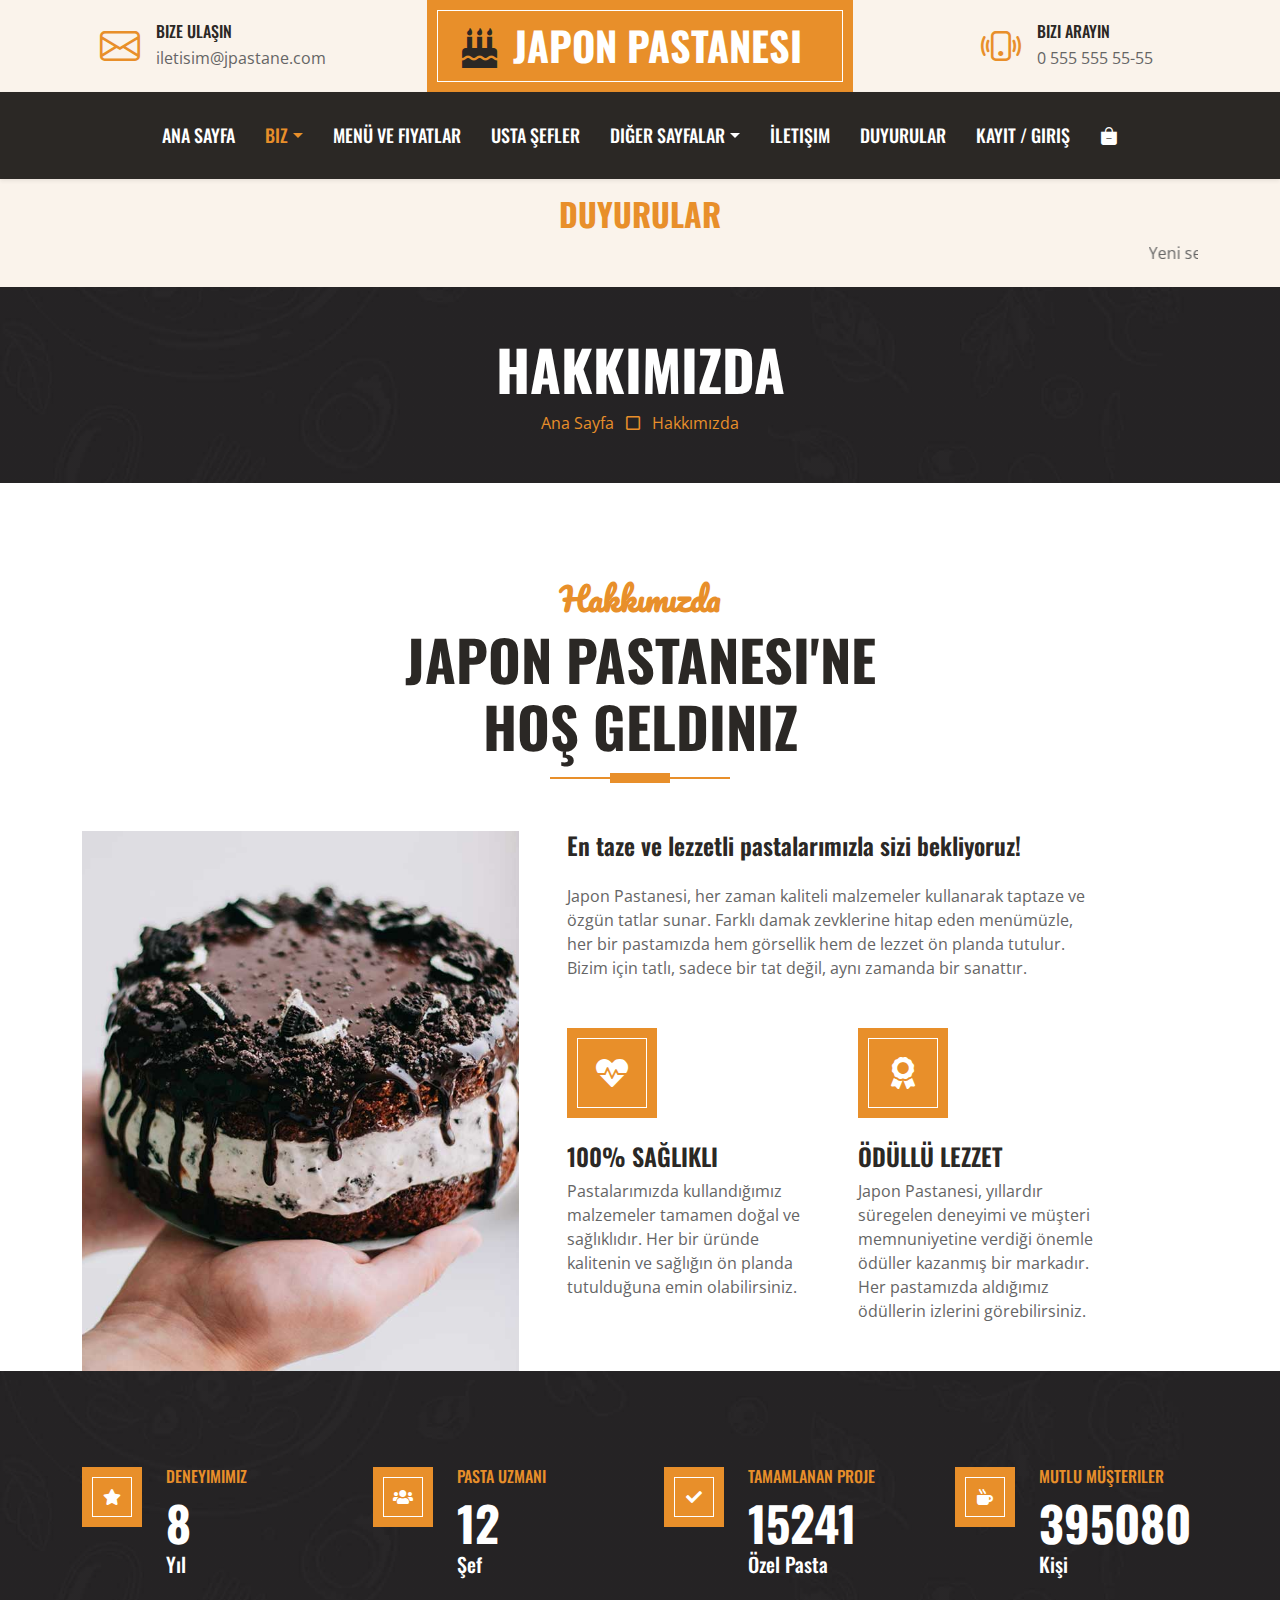
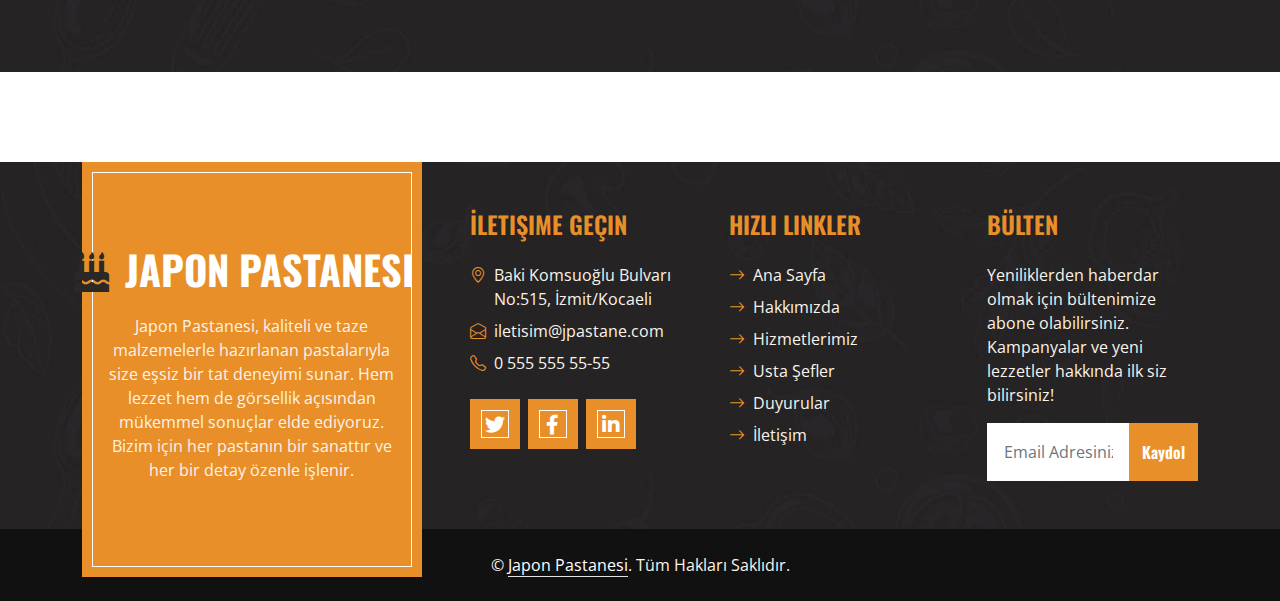
==== commit 1bedc524: "fix" ====
--- a/about.html
+++ b/about.html
@@ -106,185 +106,207 @@
 </nav>
 <!-- Navbar End -->
 
-<!-- Sepet Modal -->
-<div class="modal fade" id="sepetModal" tabindex="-1" aria-labelledby="sepetModalLabel" aria-hidden="true">
-<div class="modal-dialog modal-lg">
-    <div class="modal-content">
-        <div class="modal-header">
-            <h5 class="modal-title" id="sepetModalLabel">Sepetiniz</h5>
-            <button type="button" class="btn-close" data-bs-dismiss="modal" aria-label="Kapat"></button>
-        </div>
-        <div class="modal-body">
-            <div class="container">
-                <!-- Ürün Listesi -->
-                <div class="row align-items-center mb-3">
-                    <div class="col-2">
-                        <img src="img/12-chiba.jpg" alt="Ürün 1" style="width: 100px; height: 100px; object-fit: cover; " class="img-fluid">
-                    </div>
-                    <div class="col-4">Fıstıklı Monaka Tatlısı</div>
-                    <div class="col-3">
-                        <div class="input-group">
-                            <div class="d-flex">
-                                <div class="d-flex align-items-center">
-                                    <button class="btn btn-outline-primary" id="decrease"
-                                        onclick="adjustQuantity(-1)">-</button>
-                                    <input type="number" id="product-quantity"
-                                        class="form-control mx-2 bg-primary text-light" value="2" min="1"
-                                        style="width: 60px;" readonly>
-                                    <button class="btn btn-outline-primary" id="increase"
-                                        onclick="adjustQuantity(1)">+</button>
+ <!-- Sepet Modal -->
+ <div class="modal fade" id="sepetModal" tabindex="-1" aria-labelledby="sepetModalLabel" aria-hidden="true">
+    <div class="modal-dialog modal-lg">
+        <div class="modal-content">
+            <div class="modal-header">
+                <h5 class="modal-title" id="sepetModalLabel">Sepetiniz</h5>
+                <button type="button" class="btn-close" data-bs-dismiss="modal" aria-label="Kapat"></button>
+            </div>
+            <div class="modal-body">
+                <div class="container">
+                    <!-- Ürün Listesi -->
+                    <div class="row align-items-center mb-3">
+                        <div class="col-2">
+                            <img src="img/12-chiba.jpg" alt="Ürün 1" style="width: 100px; height: 100px; object-fit: cover; " class="img-fluid">
+                        </div>
+                        <div class="col-4">Fıstıklı Monaka Tatlısı</div>
+                        <div class="col-3">
+                            <div class="input-group">
+                                <div class="d-flex">
+                                    <div class="d-flex align-items-center">
+                                        <button class="btn btn-outline-primary" id="decrease"
+                                            onclick="adjustQuantity(-1)">-</button>
+                                        <input type="number" id="product-quantity"
+                                            class="form-control mx-2 bg-primary text-light" value="2" min="1"
+                                            style="width: 60px;" readonly>
+                                        <button class="btn btn-outline-primary" id="increase"
+                                            onclick="adjustQuantity(1)">+</button>
+                                    </div>
                                 </div>
                             </div>
                         </div>
-                    </div>
-                    <div class="col-2">
-                        <button class="btn btn-danger btn-sm">
-                            <i class="bi bi-bag-x-fill"></i>
-                        </button>
-                    </div>
-                </div>
-                <!-- Ürün Listesi -->
-                <div class="row align-items-center mb-3">
-                    <div class="col-2">
-                        <img src="img/33-okayama.jpg" alt="Ürün 1"  style="width: 100px; height: 100px; object-fit: cover;" class="img-fluid">
-                    </div>
-                    <div class="col-4">Kibi Dango (Yumuşak Pirinç Keki)</div>
-                    <div class="col-3">
-                        <div class="input-group">
-                            <div class="d-flex">
-                                <div class="d-flex align-items-center">
-                                    <button class="btn btn-outline-primary" id="decrease"
-                                        onclick="adjustQuantity(-1)">-</button>
-                                    <input type="number" id="product-quantity"
-                                        class="form-control mx-2 bg-primary text-light" value="3" min="1"
-                                        style="width: 60px;" readonly>
-                                    <button class="btn btn-outline-primary" id="increase"
-                                        onclick="adjustQuantity(1)">+</button>
+                        <div class="col-2">
+                            <button class="btn btn-danger btn-sm">
+                                <i class="bi bi-bag-x-fill"></i>
+                            </button>
+                        </div>
+                    </div>
+                    <!-- Ürün Listesi -->
+                    <div class="row align-items-center mb-3">
+                        <div class="col-2">
+                            <img src="img/33-okayama.jpg" alt="Ürün 1"  style="width: 100px; height: 100px; object-fit: cover;" class="img-fluid">
+                        </div>
+                        <div class="col-4">Kibi Dango (Yumuşak Pirinç Keki)</div>
+                        <div class="col-3">
+                            <div class="input-group">
+                                <div class="d-flex">
+                                    <div class="d-flex align-items-center">
+                                        <button class="btn btn-outline-primary" id="decrease"
+                                            onclick="adjustQuantity2(-1)">-</button>
+                                        <input type="number" id="product-quantity-2"
+                                            class="form-control mx-2 bg-primary text-light" value="3" min="1"
+                                            style="width: 60px;" readonly>
+                                        <button class="btn btn-outline-primary" id="increase"
+                                            onclick="adjustQuantity2(1)">+</button>
+                                    </div>
                                 </div>
                             </div>
                         </div>
-                    </div>
-                    <div class="col-2">
-                        <button class="btn btn-danger btn-sm">
-                            <i class="bi bi-bag-x-fill"></i>
-                        </button>
-                    </div>
-                </div><!-- Ürün Listesi -->
-                <div class="row align-items-center mb-3">
-                    <div class="col-2">
-                        <img src="img/Strawberry-Cake.jpg" alt="Ürün 1" style="width: 100px; height: 100px; object-fit: cover;" class="img-fluid">
-                    </div>
-                    <div class="col-4">Çilekli Pasta</div>
-                    <div class="col-3">
-                        <div class="input-group">
-                            <div class="d-flex">
-                                <div class="d-flex align-items-center">
-                                    <button class="btn btn-outline-primary" id="decrease"
-                                        onclick="adjustQuantity(-1)">-</button>
-                                    <input type="number" id="product-quantity"
-                                        class="form-control mx-2 bg-primary text-light" value="1" min="1"
-                                        style="width: 60px;" readonly>
-                                    <button class="btn btn-outline-primary" id="increase"
-                                        onclick="adjustQuantity(1)">+</button>
+                        <div class="col-2">
+                            <button class="btn btn-danger btn-sm">
+                                <i class="bi bi-bag-x-fill"></i>
+                            </button>
+                        </div>
+                    </div><!-- Ürün Listesi -->
+                    <div class="row align-items-center mb-3">
+                        <div class="col-2">
+                            <img src="img/Strawberry-Cake.jpg" alt="Ürün 1" style="width: 100px; height: 100px; object-fit: cover;" class="img-fluid">
+                        </div>
+                        <div class="col-4">Çilekli Pasta</div>
+                        <div class="col-3">
+                            <div class="input-group">
+                                <div class="d-flex">
+                                    <div class="d-flex align-items-center">
+                                        <button class="btn btn-outline-primary" id="decrease"
+                                            onclick="adjustQuantity3(-1)">-</button>
+                                        <input type="number" id="product-quantity-3"
+                                            class="form-control mx-2 bg-primary text-light" value="1" min="1"
+                                            style="width: 60px;" readonly>
+                                        <button class="btn btn-outline-primary" id="increase"
+                                            onclick="adjustQuantity3(1)">+</button>
+                                    </div>
                                 </div>
                             </div>
                         </div>
-                    </div>
-                    <div class="col-2">
-                        <button class="btn btn-danger btn-sm">
-                            <i class="bi bi-bag-x-fill"></i>
-                        </button>
-                    </div>
-                </div>
-            </div>
-        </div>
-        <div class="modal-footer">
-            <button class="btn btn-primary" data-bs-toggle="modal" data-bs-target="#odemeBilgiModal"
-                data-bs-dismiss="modal">
-                <i class="bi bi-bag-check-fill"></i> Sepeti Onayla
-            </button>
-        </div>
-    </div>
-</div>
+                        <div class="col-2">
+                            <button class="btn btn-danger btn-sm">
+                                <i class="bi bi-bag-x-fill"></i>
+                            </button>
+                        </div>
+                    </div>
+                </div>
+            </div>
+            <div class="modal-footer">
+                <button class="btn btn-primary" data-bs-toggle="modal" data-bs-target="#odemeBilgiModal"
+                    data-bs-dismiss="modal">
+                    <i class="bi bi-bag-check-fill"></i> Sepeti Onayla
+                </button>
+            </div>
+        </div>
+    </div>
 </div>
 
 <!-- Ödeme Bilgisi Modal -->
 <div class="modal fade" id="odemeBilgiModal" tabindex="-1" aria-labelledby="odemeBilgiModalLabel"
-aria-hidden="true">
-<div class="modal-dialog modal-md">
-    <div class="modal-content">
-        <div class="modal-header">
-            <h5 class="modal-title" id="odemeBilgiModalLabel">Ödeme Bilgileri</h5>
-            <button type="button" class="btn-close" data-bs-dismiss="modal" aria-label="Kapat"></button>
-        </div>
-        <div class="modal-body">
-            <form>
-                <div class="mb-3">
-                    <label for="cardName" class="form-label">Kart Sahibi Adı</label>
-                    <input type="text" class="form-control" id="cardName" placeholder="Ad Soyad">
-                </div>
-                <div class="mb-3">
-                    <label for="cardNumber" class="form-label">Kart Numarası</label>
-                    <input type="text" class="form-control" id="cardNumber" placeholder="1234 5678 9101 1121">
-                </div>
-                <div class="row">
-                    <div class="col-md-6 mb-3">
-                        <label for="expiryDate" class="form-label">Son Kullanma Tarihi</label>
-                        <input type="text" class="form-control" id="expiryDate" placeholder="AA/YY">
-                    </div>
-                    <div class="col-md-6 mb-3">
-                        <label for="cvv" class="form-label">CVV</label>
-                        <input type="text" class="form-control" id="cvv" placeholder="123">
-                    </div>
-                </div>
-                <div class="mb-3">
-                    <label for="billingAddress" class="form-label">Fatura Adresi</label>
-                    <textarea class="form-control" id="billingAddress" rows="2"
-                        placeholder="Adresinizi girin"></textarea>
-                </div>
-            </form>
-        </div>
-        <div class="modal-footer">
-            <button class="btn btn-success" data-bs-toggle="modal" data-bs-target="#tamamModal"
-                data-bs-dismiss="modal">
-                Ödemeyi Onayla
-            </button>
-        </div>
-    </div>
-</div>
+    aria-hidden="true">
+    <div class="modal-dialog modal-md">
+        <div class="modal-content">
+            <div class="modal-header">
+                <h5 class="modal-title" id="odemeBilgiModalLabel">Ödeme Bilgileri</h5>
+                <button type="button" class="btn-close" data-bs-dismiss="modal" aria-label="Kapat"></button>
+            </div>
+            <div class="modal-body">
+                <form>
+                    <div class="mb-3">
+                        <label for="cardName" class="form-label">Kart Sahibi Adı</label>
+                        <input type="text" class="form-control" id="cardName" placeholder="Ad Soyad">
+                    </div>
+                    <div class="mb-3">
+                        <label for="cardNumber" class="form-label">Kart Numarası</label>
+                        <input type="text" class="form-control" id="cardNumber" placeholder="1234 5678 9101 1121">
+                    </div>
+                    <div class="row">
+                        <div class="col-md-6 mb-3">
+                            <label for="expiryDate" class="form-label">Son Kullanma Tarihi</label>
+                            <input type="text" class="form-control" id="expiryDate" placeholder="AA/YY">
+                        </div>
+                        <div class="col-md-6 mb-3">
+                            <label for="cvv" class="form-label">CVV</label>
+                            <input type="text" class="form-control" id="cvv" placeholder="123">
+                        </div>
+                    </div>
+                    <div class="mb-3">
+                        <label for="billingAddress" class="form-label">Fatura Adresi</label>
+                        <textarea class="form-control" id="billingAddress" rows="2"
+                            placeholder="Adresinizi girin"></textarea>
+                    </div>
+                </form>
+            </div>
+            <div class="modal-footer">
+                <button class="btn btn-success" data-bs-toggle="modal" data-bs-target="#tamamModal"
+                    data-bs-dismiss="modal">
+                    Ödemeyi Onayla
+                </button>
+            </div>
+        </div>
+    </div>
 </div>
 
 <!-- İşlem Tamamlandı Modal -->
 <div class="modal fade" id="tamamModal" tabindex="-1" aria-labelledby="tamamModalLabel" aria-hidden="true">
-<div class="modal-dialog modal-sm">
-    <div class="modal-content">
-        <div class="modal-body text-center">
-            <h5>İşlem Tamamlandı</h5>
-        </div>
-    </div>
-</div>
+    <div class="modal-dialog modal-sm">
+        <div class="modal-content">
+            <div class="modal-body text-center">
+                <h5>İşlem Tamamlandı</h5>
+            </div>
+        </div>
+    </div>
 </div>
 
 <!-- Modalların Kendiliğinden Kapanması -->
 <script>
-const tamamModal = document.getElementById('tamamModal');
-tamamModal.addEventListener('shown.bs.modal', () => {
-    setTimeout(() => {
-        const modalInstance = bootstrap.Modal.getInstance(tamamModal);
-        modalInstance.hide();
-    }, 2000); // 2 saniye sonra kapanır
-});
-function adjustQuantity(amount) {
-    let quantityInput = document.getElementById('product-quantity');
-    let currentQuantity = parseInt(quantityInput.value);
-    let newQuantity = currentQuantity + amount;
-
-    // Miktarın 1'in altına düşmesini engelle
-    if (newQuantity >= 1) {
-        quantityInput.value = newQuantity;
+    const tamamModal = document.getElementById('tamamModal');
+    tamamModal.addEventListener('shown.bs.modal', () => {
+        setTimeout(() => {
+            const modalInstance = bootstrap.Modal.getInstance(tamamModal);
+            modalInstance.hide();
+        }, 2000); // 2 saniye sonra kapanır
+    });
+    function adjustQuantity(amount) {
+        let quantityInput = document.getElementById('product-quantity');
+        let currentQuantity = parseInt(quantityInput.value);
+        let newQuantity = currentQuantity + amount;
+
+        // Miktarın 1'in altına düşmesini engelle
+        if (newQuantity >= 1) {
+            quantityInput.value = newQuantity;
+        }
+
     }
-
-}
+    function adjustQuantity2(amount) {
+        let quantityInput2 = document.getElementById('product-quantity-2');
+        let currentQuantity2 = parseInt(quantityInput2.value);
+        let newQuantity2 = currentQuantity2 + amount;
+
+        // Miktarın 1'in altına düşmesini engelle
+        if (newQuantity2 >= 1) {
+            quantityInput2.value = newQuantity2;
+        }
+
+    }
+    function adjustQuantity3(amount) {
+        let quantityInput3 = document.getElementById('product-quantity-3');
+        let currentQuantity3 = parseInt(quantityInput3.value);
+        let newQuantity3 = currentQuantity3 + amount;
+
+        // Miktarın 1'in altına düşmesini engelle
+        if (newQuantity3 >= 1) {
+            quantityInput3.value = newQuantity3;
+        }
+
+    }
 </script>
 
 <!-- Authentication Modal -->
